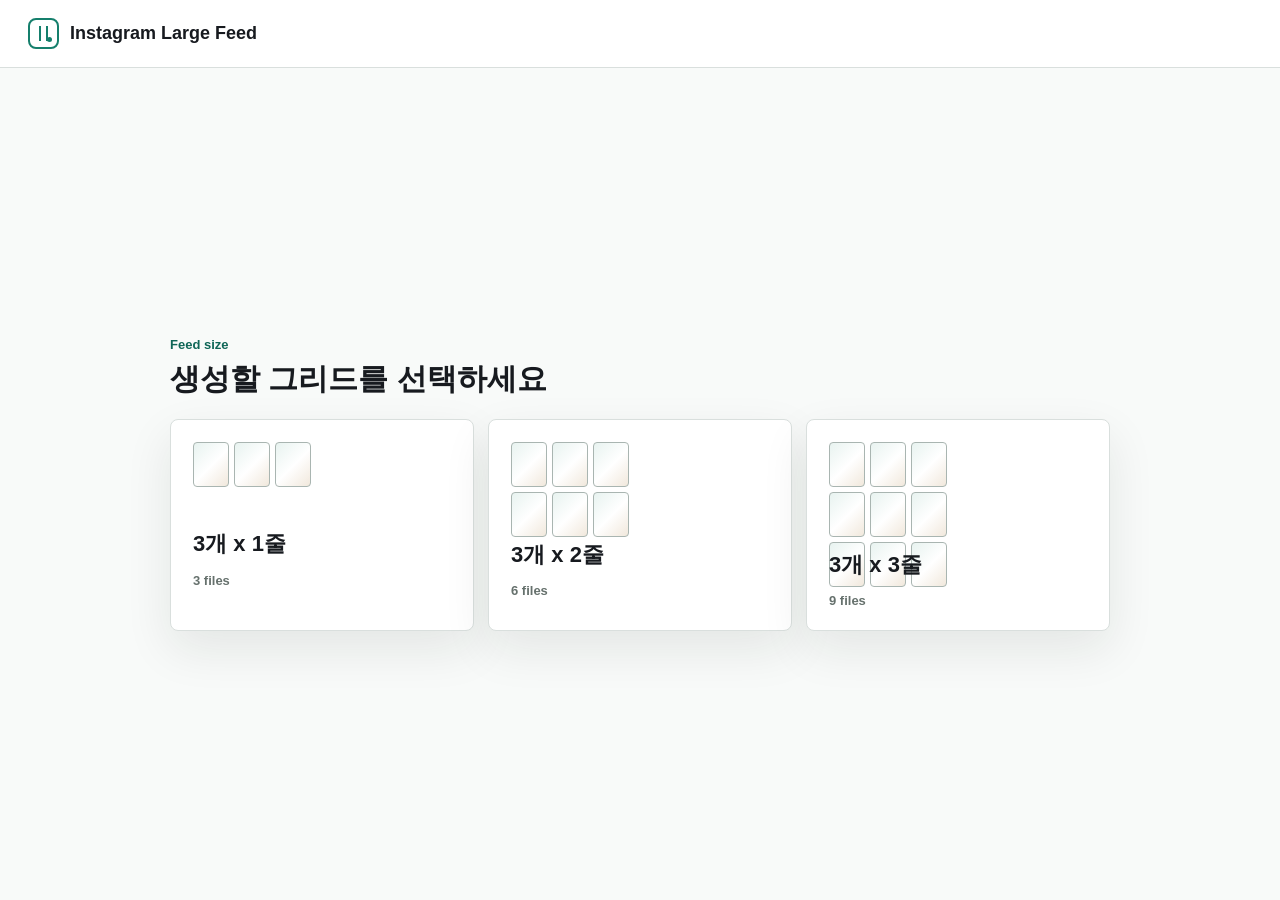
==== index.html @ 933ce7f6 "Create Instagram large feed web app" ====
<!doctype html>
<html lang="ko">
<head>
  <meta charset="utf-8">
  <meta name="viewport" content="width=device-width, initial-scale=1">
  <title>Instagram Large Feed</title>
  <link rel="stylesheet" href="styles.css">
  <script defer src="app.js"></script>
</head>
<body data-page="home">
  <header class="topbar">
    <a class="brand" href="index.html" aria-label="Instagram Large Feed home">
      <span class="brand-mark" aria-hidden="true"></span>
      <span>Instagram Large Feed</span>
    </a>
  </header>

  <main class="home-shell">
    <section class="mode-picker" aria-labelledby="mode-title">
      <div class="mode-head">
        <p class="eyebrow">Feed size</p>
        <h1 id="mode-title">생성할 그리드를 선택하세요</h1>
      </div>

      <div class="mode-grid">
        <a class="mode-card" href="row-1.html">
          <span class="grid-icon rows-1" aria-hidden="true">
            <span></span><span></span><span></span>
          </span>
          <strong>3개 x 1줄</strong>
          <span>3 files</span>
        </a>

        <a class="mode-card" href="row-2.html">
          <span class="grid-icon rows-2" aria-hidden="true">
            <span></span><span></span><span></span>
            <span></span><span></span><span></span>
          </span>
          <strong>3개 x 2줄</strong>
          <span>6 files</span>
        </a>

        <a class="mode-card" href="row-3.html">
          <span class="grid-icon rows-3" aria-hidden="true">
            <span></span><span></span><span></span>
            <span></span><span></span><span></span>
            <span></span><span></span><span></span>
          </span>
          <strong>3개 x 3줄</strong>
          <span>9 files</span>
        </a>
      </div>
    </section>
  </main>
</body>
</html>
---- styles.css ----
:root {
  color-scheme: light;
  font-family: Inter, -apple-system, BlinkMacSystemFont, "Segoe UI", sans-serif;
  letter-spacing: 0;
  background: #f4f6f5;
  color: #171a1f;
  --surface: #ffffff;
  --surface-soft: #f8faf9;
  --line: #d9dfdd;
  --line-strong: #b9c3c0;
  --muted: #66716d;
  --ink: #171a1f;
  --accent: #157f6c;
  --accent-dark: #0f6657;
  --accent-soft: #e5f3ef;
  --warn: #b2482d;
  --shadow: 0 18px 48px rgba(18, 29, 26, .09);
}

* {
  box-sizing: border-box;
}

body {
  min-width: 320px;
  margin: 0;
  background: var(--surface-soft);
}

button,
input,
select {
  font: inherit;
  letter-spacing: 0;
}

a {
  color: inherit;
}

h1,
h2,
p,
figure {
  margin: 0;
}

.topbar {
  display: grid;
  grid-template-columns: minmax(0, 1fr) auto auto;
  gap: 18px;
  align-items: center;
  min-height: 68px;
  padding: 14px 28px;
  border-bottom: 1px solid var(--line);
  background: var(--surface);
}

.brand {
  display: inline-flex;
  align-items: center;
  gap: 11px;
  min-width: 0;
  color: var(--ink);
  font-size: 18px;
  font-weight: 760;
  line-height: 1.15;
  text-decoration: none;
}

.brand-mark {
  position: relative;
  width: 31px;
  height: 31px;
  flex: 0 0 auto;
  border: 2px solid var(--accent);
  border-radius: 8px;
  background: #ffffff;
}

.brand-mark::before,
.brand-mark::after {
  position: absolute;
  content: "";
  background: var(--accent);
}

.brand-mark::before {
  top: 6px;
  bottom: 6px;
  left: 9px;
  width: 2px;
  box-shadow: 7px 0 0 var(--accent);
}

.brand-mark::after {
  right: 5px;
  bottom: 5px;
  width: 5px;
  height: 5px;
  border-radius: 50%;
}

.mode-nav {
  display: inline-flex;
  gap: 6px;
  padding: 3px;
  border: 1px solid var(--line);
  border-radius: 8px;
  background: #f5f7f6;
}

.mode-nav a {
  display: inline-flex;
  align-items: center;
  justify-content: center;
  min-height: 34px;
  min-width: 70px;
  border-radius: 6px;
  color: #39423f;
  font-size: 13px;
  font-weight: 720;
  text-decoration: none;
}

.mode-nav a.is-active {
  background: var(--accent);
  color: #ffffff;
}

.status {
  max-width: 280px;
  color: var(--muted);
  font-size: 13px;
  line-height: 1.35;
  text-align: right;
  overflow-wrap: anywhere;
}

.status.is-error {
  color: var(--warn);
}

.status.is-success {
  color: var(--accent-dark);
}

.home-shell {
  display: grid;
  min-height: calc(100vh - 68px);
  padding: 40px 22px;
  place-items: center;
}

.mode-picker {
  width: min(940px, 100%);
  display: grid;
  gap: 24px;
}

.mode-head {
  display: grid;
  gap: 8px;
}

.eyebrow {
  color: var(--accent-dark);
  font-size: 13px;
  font-weight: 760;
  line-height: 1.3;
}

.mode-head h1,
.panel-heading h1 {
  color: var(--ink);
  font-size: 30px;
  line-height: 1.1;
  font-weight: 790;
}

.mode-grid {
  display: grid;
  grid-template-columns: repeat(3, minmax(0, 1fr));
  gap: 14px;
}

.mode-card {
  display: grid;
  gap: 16px;
  min-height: 210px;
  padding: 22px;
  border: 1px solid var(--line);
  border-radius: 8px;
  background: var(--surface);
  box-shadow: var(--shadow);
  text-decoration: none;
}

.mode-card:hover,
.mode-card:focus-visible {
  border-color: var(--accent);
  outline: 0;
}

.mode-card strong {
  align-self: end;
  color: var(--ink);
  font-size: 22px;
  line-height: 1.15;
}

.mode-card > span:last-child {
  color: var(--muted);
  font-size: 13px;
  font-weight: 680;
}

.grid-icon {
  display: grid;
  width: 118px;
  height: 94px;
  grid-template-columns: repeat(3, 1fr);
  gap: 5px;
  align-content: start;
}

.grid-icon span {
  min-width: 0;
  aspect-ratio: 4 / 5;
  border: 1px solid #a9b5b1;
  border-radius: 4px;
  background: linear-gradient(135deg, #e8f3f0 0%, #ffffff 52%, #f1e8dc 100%);
}

.rows-1 {
  height: 33px;
}

.rows-2 {
  height: 64px;
}

.app-shell {
  display: grid;
  grid-template-columns: minmax(320px, 410px) minmax(0, 1fr);
  min-height: calc(100vh - 68px);
}

.controls {
  border-right: 1px solid var(--line);
  background: var(--surface);
}

form {
  display: grid;
  gap: 22px;
  padding: 22px;
}

.panel-heading {
  display: grid;
  gap: 5px;
}

fieldset {
  display: grid;
  grid-template-columns: minmax(94px, 116px) minmax(0, 1fr);
  gap: 12px 14px;
  min-width: 0;
  margin: 0;
  padding: 0;
  border: 0;
}

legend {
  grid-column: 1 / -1;
  color: #28302d;
  font-size: 12px;
  font-weight: 780;
  line-height: 1.2;
}

label {
  align-self: center;
  color: #34403b;
  font-size: 13px;
  font-weight: 700;
}

input[type="file"],
select {
  width: 100%;
  min-width: 0;
  min-height: 38px;
  border: 1px solid #c6cfcc;
  border-radius: 6px;
  background: #ffffff;
  color: var(--ink);
  font-size: 14px;
}

input[type="file"] {
  padding: 7px 9px;
}

select {
  padding: 8px 10px;
}

input[type="range"] {
  width: 100%;
  min-width: 0;
  accent-color: var(--accent);
}

.preview-field {
  grid-template-columns: 1fr;
}

.source-editor {
  display: block;
  width: 100%;
  border: 1px solid #c6cfcc;
  border-radius: 8px;
  background: #edf1ef;
  cursor: grab;
  touch-action: none;
}

.source-editor.is-empty {
  cursor: not-allowed;
}

.source-editor.is-dragging {
  cursor: grabbing;
}

.range-row {
  display: grid;
  gap: 8px;
}

.range-row label {
  display: flex;
  justify-content: space-between;
  gap: 12px;
}

.range-row span {
  color: var(--muted);
  font-size: 12px;
}

.actions {
  display: grid;
  grid-template-columns: 1fr 1fr;
  gap: 10px;
}

button {
  min-height: 40px;
  border: 1px solid transparent;
  border-radius: 6px;
  padding: 9px 12px;
  color: var(--ink);
  cursor: pointer;
  font-size: 14px;
  font-weight: 740;
}

.primary-button {
  background: var(--accent);
  color: #ffffff;
}

.primary-button:hover:not(:disabled) {
  background: var(--accent-dark);
}

.secondary-button {
  border-color: #c6cfcc;
  background: #ffffff;
}

.secondary-button:hover:not(:disabled) {
  background: #eef4f2;
}

button:disabled {
  cursor: not-allowed;
  opacity: .55;
}

.workspace {
  min-width: 0;
  padding: 28px;
}

.workspace-head {
  display: flex;
  align-items: baseline;
  justify-content: space-between;
  gap: 14px;
  padding-bottom: 16px;
}

.workspace-head h2 {
  color: var(--ink);
  font-size: 18px;
  line-height: 1.2;
}

#output-count {
  color: var(--muted);
  font-size: 13px;
}

.results {
  display: grid;
  gap: 22px;
}

.empty-state {
  display: grid;
  min-height: 280px;
  place-items: center;
  border: 1px dashed var(--line-strong);
  border-radius: 8px;
  background: #ffffff;
  color: var(--muted);
  font-size: 14px;
}

.output-section {
  display: grid;
  gap: 12px;
}

.section-head {
  display: flex;
  align-items: baseline;
  justify-content: space-between;
  gap: 12px;
}

.section-head h3 {
  margin: 0;
  color: #28302d;
  font-size: 15px;
  line-height: 1.25;
}

.section-head span {
  color: var(--muted);
  font-size: 12px;
}

.output-grid {
  display: grid;
  gap: 12px;
}

.feed-grid {
  grid-template-columns: repeat(3, minmax(0, 1fr));
}

.output-item {
  min-width: 0;
  overflow: hidden;
  border: 1px solid var(--line);
  border-radius: 8px;
  background: var(--surface);
}

.output-item img {
  display: block;
  width: 100%;
  height: auto;
  aspect-ratio: 4 / 5;
  object-fit: cover;
  background: #edf1ef;
}

.output-meta {
  display: grid;
  gap: 8px;
  padding: 10px;
}

.output-meta strong {
  min-width: 0;
  overflow: hidden;
  color: #28302d;
  font-size: 12px;
  line-height: 1.35;
  text-overflow: ellipsis;
  white-space: nowrap;
}

.output-meta a {
  display: inline-flex;
  align-items: center;
  justify-content: center;
  min-height: 32px;
  border-radius: 6px;
  background: var(--accent-soft);
  color: var(--accent-dark);
  font-size: 13px;
  font-weight: 730;
  text-decoration: none;
}

@media (max-width: 920px) {
  .topbar {
    grid-template-columns: 1fr;
    align-items: start;
  }

  .status {
    max-width: none;
    text-align: left;
  }

  .mode-nav {
    width: 100%;
  }

  .mode-nav a {
    flex: 1 1 0;
  }

  .mode-grid,
  .app-shell {
    grid-template-columns: 1fr;
  }

  .controls {
    border-right: 0;
    border-bottom: 1px solid var(--line);
  }
}

@media (max-width: 560px) {
  .topbar,
  .workspace,
  form {
    padding: 16px;
  }

  .mode-head h1,
  .panel-heading h1 {
    font-size: 24px;
  }

  .mode-card {
    min-height: 168px;
  }

  fieldset {
    grid-template-columns: 1fr;
  }

  .actions {
    grid-template-columns: 1fr;
  }

  .feed-grid {
    gap: 7px;
  }

  .output-meta {
    padding: 8px;
  }
}
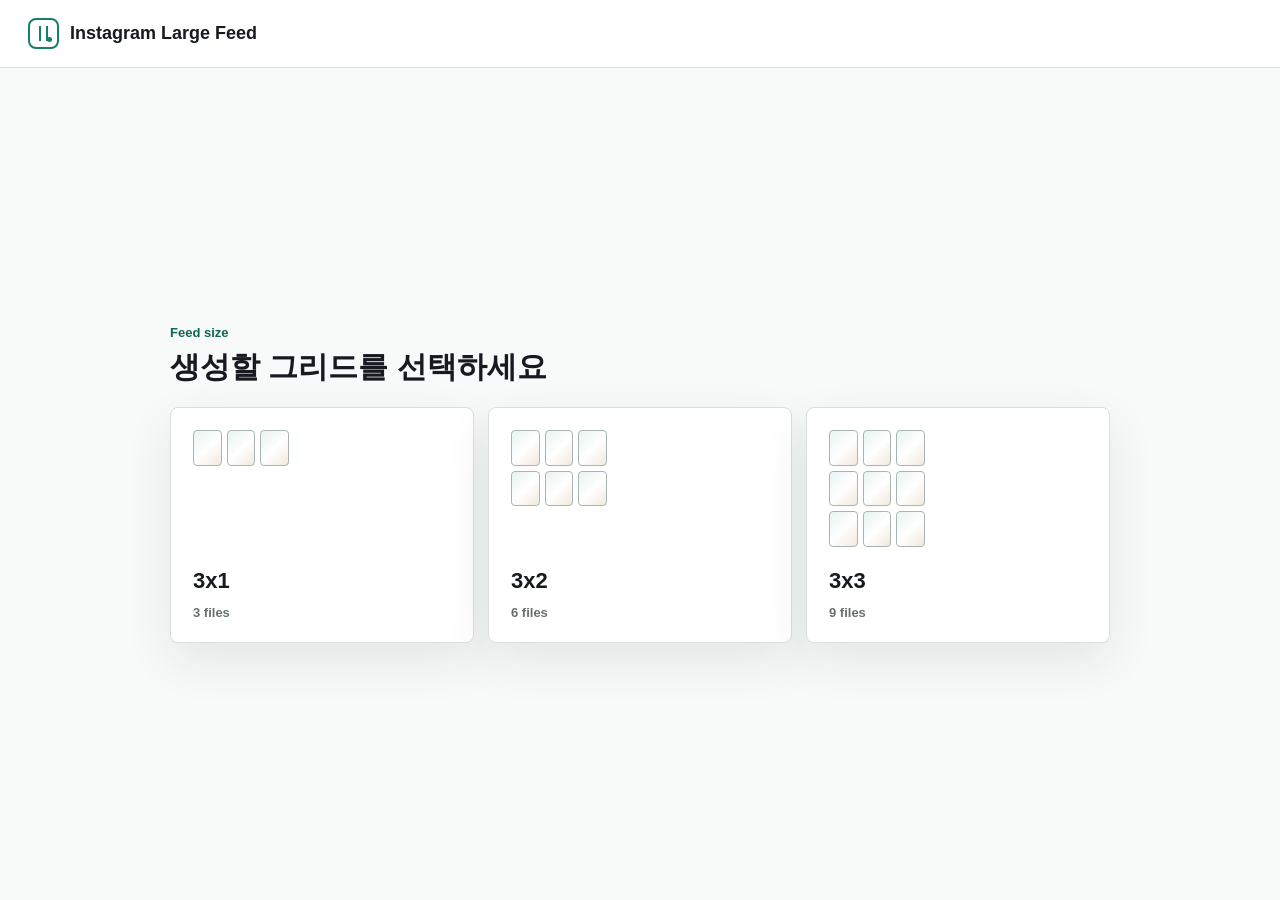
==== commit 3edd17fc: "Tighten grid labels and card layout" ====
--- a/index.html
+++ b/index.html
@@ -27,7 +27,7 @@
           <span class="grid-icon rows-1" aria-hidden="true">
             <span></span><span></span><span></span>
           </span>
-          <strong>3개 x 1줄</strong>
+          <strong>3x1</strong>
           <span>3 files</span>
         </a>
 
@@ -36,7 +36,7 @@
             <span></span><span></span><span></span>
             <span></span><span></span><span></span>
           </span>
-          <strong>3개 x 2줄</strong>
+          <strong>3x2</strong>
           <span>6 files</span>
         </a>
 
@@ -46,7 +46,7 @@
             <span></span><span></span><span></span>
             <span></span><span></span><span></span>
           </span>
-          <strong>3개 x 3줄</strong>
+          <strong>3x3</strong>
           <span>9 files</span>
         </a>
       </div>
--- a/styles.css
+++ b/styles.css
@@ -186,8 +186,9 @@
 
 .mode-card {
   display: grid;
-  gap: 16px;
-  min-height: 210px;
+  grid-template-rows: 126px auto auto;
+  gap: 12px;
+  min-height: 230px;
   padding: 22px;
   border: 1px solid var(--line);
   border-radius: 8px;
@@ -203,7 +204,6 @@
 }
 
 .mode-card strong {
-  align-self: end;
   color: var(--ink);
   font-size: 22px;
   line-height: 1.15;
@@ -217,11 +217,10 @@
 
 .grid-icon {
   display: grid;
-  width: 118px;
-  height: 94px;
+  width: 96px;
   grid-template-columns: repeat(3, 1fr);
   gap: 5px;
-  align-content: start;
+  align-self: start;
 }
 
 .grid-icon span {
@@ -230,14 +229,6 @@
   border: 1px solid #a9b5b1;
   border-radius: 4px;
   background: linear-gradient(135deg, #e8f3f0 0%, #ffffff 52%, #f1e8dc 100%);
-}
-
-.rows-1 {
-  height: 33px;
-}
-
-.rows-2 {
-  height: 64px;
 }
 
 .app-shell {
